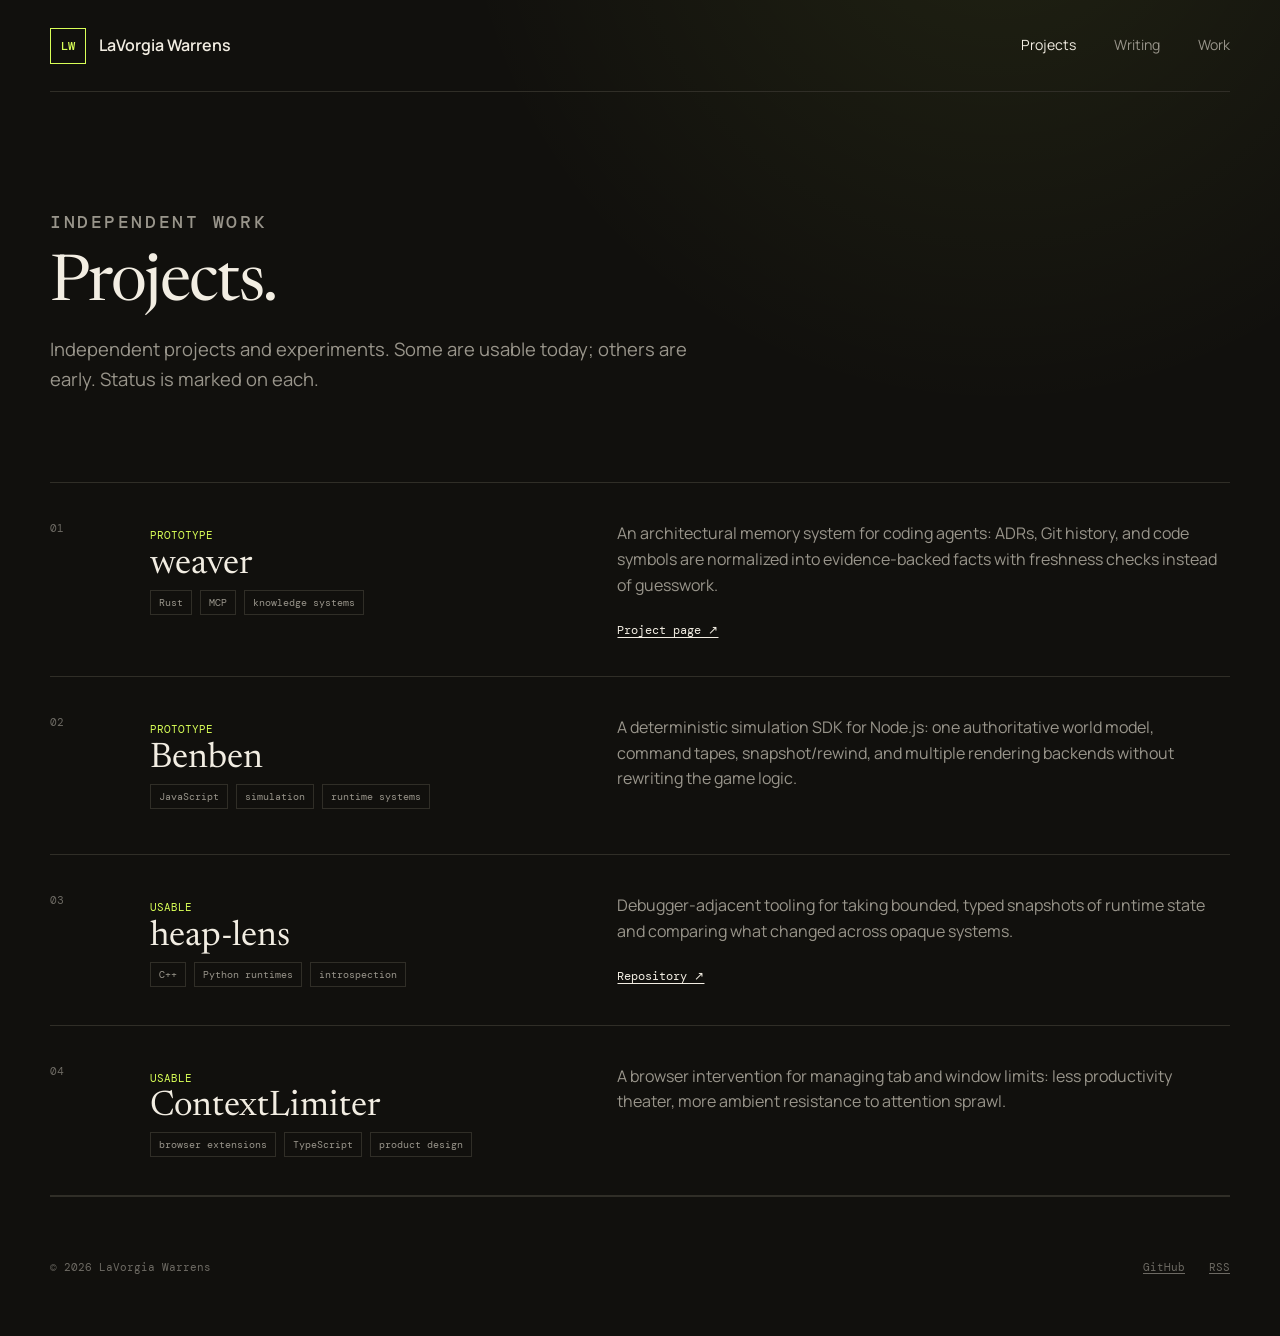
==== projects/index.html @ e3dd5a3b "Publish ae44c49" ====
<!DOCTYPE html><html lang="en"><head><meta charset="UTF-8"><meta name="viewport" content="width=device-width"><meta name="generator" content="Astro v7.2.2"><meta name="description" content="Independent projects and technical experiments by LaVorgia Warrens."><meta name="theme-color" content="#11100d"><meta property="og:title" content="Projects · LaVorgia Warrens"><meta property="og:description" content="Independent projects and technical experiments by LaVorgia Warrens."><meta property="og:type" content="website"><meta property="og:url" content="https://lwarrens.github.io/projects/"><meta property="og:site_name" content="LaVorgia Warrens"><meta name="twitter:card" content="summary"><meta name="twitter:title" content="Projects · LaVorgia Warrens"><meta name="twitter:description" content="Independent projects and technical experiments by LaVorgia Warrens."><link rel="icon" href="/favicon.svg" type="image/svg+xml"><link rel="alternate" type="application/rss+xml" title="LaVorgia Warrens" href="/feed.xml"><link rel="canonical" href="https://lwarrens.github.io/projects/"><title>Projects · LaVorgia Warrens</title><link rel="stylesheet" href="/_astro/Base.Cdn5ZJX8.css"></head><body><a class="skip-link" href="#main-content">Skip to main content</a><div class="page-shell"><header class="site-header"><a class="wordmark" href="/" aria-label="LaVorgia Warrens, home"><span class="mark">LW</span><span>LaVorgia Warrens</span></a><nav aria-label="Primary navigation"><a href="/projects/" aria-current="page">Projects</a><a href="/writing/">Writing</a><a href="/work/">Work</a></nav></header><main id="main-content"><header class="page-intro"><p class="eyebrow">Independent work</p><h1>Projects.</h1><p>Independent projects and experiments. Some are usable today; others are early. Status is marked on each.</p></header><section class="project-list"><article class="project-row"><span class="project-number">01</span><div><span class="status">Prototype</span><h2>weaver</h2><div class="tag-list"><span>Rust</span><span>MCP</span><span>knowledge systems</span></div></div><div><p>An architectural memory system for coding agents: ADRs, Git history, and code symbols are normalized into evidence-backed facts with freshness checks instead of guesswork.</p><div class="project-actions"><a href="/weaver/">Project page ↗</a></div></div></article><article class="project-row"><span class="project-number">02</span><div><span class="status">Prototype</span><h2>Benben</h2><div class="tag-list"><span>JavaScript</span><span>simulation</span><span>runtime systems</span></div></div><div><p>A deterministic simulation SDK for Node.js: one authoritative world model, command tapes, snapshot/rewind, and multiple rendering backends without rewriting the game logic.</p><div class="project-actions"></div></div></article><article class="project-row"><span class="project-number">03</span><div><span class="status">Usable</span><h2>heap-lens</h2><div class="tag-list"><span>C++</span><span>Python runtimes</span><span>introspection</span></div></div><div><p>Debugger-adjacent tooling for taking bounded, typed snapshots of runtime state and comparing what changed across opaque systems.</p><div class="project-actions"><a href="https://github.com/LWarrens/heap-lens">Repository ↗</a></div></div></article><article class="project-row"><span class="project-number">04</span><div><span class="status">Usable</span><h2>ContextLimiter</h2><div class="tag-list"><span>browser extensions</span><span>TypeScript</span><span>product design</span></div></div><div><p>A browser intervention for managing tab and window limits: less productivity theater, more ambient resistance to attention sprawl.</p><div class="project-actions"></div></div></article></section></main><footer class="site-footer"><p>© 2026 LaVorgia Warrens</p><div><a href="https://github.com/LWarrens">GitHub</a><a href="/feed.xml">RSS</a></div></footer></div></body></html>
---- _astro/Base.Cdn5ZJX8.css ----
@import "https://fonts.googleapis.com/css2?family=DM+Mono:wght@300;400;500&family=Manrope:wght@400;500;600;700&family=Newsreader:opsz,wght@6..72,400;6..72,500&display=swap";:root{color-scheme:dark;--ink:#f2ede2;--muted:#99958b;--dim:#6d6a63;--paper:#11100d;--surface:#181713;--line:#302e27;--acid:#d9ff57;--rust:#e66c3a;--sans:"Manrope", system-ui, sans-serif;--serif:"Newsreader", Georgia, serif;--mono:"DM Mono", monospace}*{box-sizing:border-box}html,html:focus-within{scroll-behavior:smooth}body{background:radial-gradient(circle at 78% -10%, #d9ff5714, transparent 34rem), var(--paper);color:var(--ink);font-family:var(--sans);margin:0;line-height:1.6}a{color:inherit;text-underline-offset:.22em;text-decoration-thickness:1px}a:hover{color:var(--acid)}a:focus-visible,button:focus-visible{outline:2px solid var(--acid);outline-offset:4px}::selection{background:var(--acid);color:#111}.skip-link{z-index:10;background:var(--acid);color:#111;font:.75rem var(--mono);padding:8px 12px;position:fixed;top:-100px;left:14px}.skip-link:focus,.skip-link:focus-visible{top:14px}.page-shell{width:min(1180px,100% - 40px);margin:0 auto}.site-header{border-bottom:1px solid var(--line);justify-content:space-between;align-items:center;min-height:92px;display:flex}.wordmark{align-items:center;gap:13px;font-weight:600;text-decoration:none;display:flex}.mark{border:1px solid var(--acid);width:36px;height:36px;color:var(--acid);font:500 .75rem var(--mono);place-items:center;display:grid}nav{gap:clamp(18px,3vw,38px);display:flex}nav a{color:var(--muted);font-size:.88rem;text-decoration:none}nav a[aria-current=page],nav a:hover{color:var(--ink)}main{min-height:66vh}.hero{padding:clamp(80px,14vw,170px) 0 110px}.eyebrow{color:var(--acid);font:500 .72rem var(--mono);text-transform:uppercase;letter-spacing:.14em}.hero h1{max-width:1000px;font:400 clamp(3.2rem, 8vw, 7.4rem)/.92 var(--serif);letter-spacing:-.045em;margin:20px 0 30px}.hero h1 em{color:var(--acid);font-style:italic}.hero-bottom{grid-template-columns:1.45fr .55fr;align-items:end;gap:60px;display:grid}.hero-copy{color:#c1bdb3;max-width:700px;font-size:clamp(1.05rem,2vw,1.3rem)}.availability{color:var(--muted);font:.76rem/1.7 var(--mono);border-left:1px solid var(--line);padding-left:20px}.availability:before{content:"";background:var(--acid);width:7px;height:7px;box-shadow:0 0 12px var(--acid);border-radius:50%;margin-right:9px;display:inline-block}.section{border-top:1px solid var(--line);padding:90px 0}.section-head{justify-content:space-between;align-items:baseline;gap:30px;margin-bottom:42px;display:flex}.section h2,.page-intro h1{font:400 clamp(2.4rem, 5vw, 4.4rem)/1 var(--serif);letter-spacing:-.025em;margin:0}.section-link{color:var(--muted);font:.76rem var(--mono)}.project-grid{background:var(--line);border:1px solid var(--line);grid-template-columns:repeat(3,1fr);gap:1px;display:grid}.project-card{background:var(--surface);flex-direction:column;min-height:310px;padding:30px;text-decoration:none;display:flex}.project-card:hover{color:var(--ink);background:#1d1c17}.project-number{color:var(--dim);font:.7rem var(--mono)}.project-card h3{font:400 2rem var(--serif);margin:auto 0 10px}.project-card p{color:var(--muted);font-size:.9rem}.project-card footer{color:var(--dim);font:.65rem var(--mono);text-transform:uppercase;justify-content:space-between;display:flex}.thread-grid{background:var(--line);border:1px solid var(--line);grid-template-columns:repeat(2,1fr);gap:1px;display:grid}.thread-grid article{background:var(--surface);min-height:230px;padding:28px}.thread-grid article>span{color:var(--dim);font:.68rem var(--mono)}.thread-grid h3{font:400 1.7rem var(--serif);margin:55px 0 8px}.thread-grid p{color:var(--muted);margin:0;font-size:.9rem}.writing-list{margin:0;padding:0;list-style:none}.writing-item{border-top:1px solid var(--line);grid-template-columns:140px 1fr auto;align-items:baseline;gap:30px;padding:26px 0;display:grid}.writing-item time,.writing-item .tags{color:var(--dim);font:.7rem var(--mono)}.writing-item a{font:400 clamp(1.3rem, 2.3vw, 2rem) var(--serif);text-decoration:none}.empty-note{border-top:1px solid var(--line);border-bottom:1px solid var(--line);justify-content:space-between;gap:20px;padding:35px 0;display:flex}.empty-note p{font:400 1.4rem var(--serif);margin:0}.empty-note span{color:var(--dim);font:.7rem var(--mono)}.page-intro{max-width:850px;padding:100px 0 70px}.page-intro p{color:var(--muted);max-width:680px;font-size:1.15rem}.project-list{border-top:1px solid var(--line)}.project-row{border-bottom:1px solid var(--line);grid-template-columns:70px 1fr 1.4fr;gap:30px;padding:38px 0;display:grid}.project-row h2{font:400 2.2rem var(--serif);margin:0 0 8px}.project-row p{color:var(--muted);margin-top:0}.project-row .status{color:var(--acid);font:.68rem var(--mono);text-transform:uppercase}.tag-list{flex-wrap:wrap;gap:8px;display:flex}.tag-list span{border:1px solid var(--line);color:var(--muted);font:.64rem var(--mono);padding:5px 8px}.project-actions{font:.75rem var(--mono);gap:18px;margin-top:24px;display:flex}.work-entry{border-top:1px solid var(--line);grid-template-columns:.55fr 1.45fr;gap:60px;padding:60px 0;display:grid}.work-entry h2{font:400 2.5rem var(--serif);margin:0}.work-entry .role{color:var(--muted);font:.72rem/1.7 var(--mono)}.work-entry .summary{font:400 1.6rem/1.25 var(--serif);margin-top:0}.work-entry li{color:var(--muted);margin:10px 0}.prose{max-width:760px;margin:0 auto}.article{padding:90px 0 120px}.article header{margin:20px 0 70px}.article h1{font:400 clamp(3rem, 7vw, 5.8rem)/.98 var(--serif);letter-spacing:-.035em;margin:18px 0}.dek{color:var(--muted);font-size:1.2rem}.article-meta{color:var(--dim);font:.7rem var(--mono);gap:20px;margin:24px 0;display:flex}.prose h2{font:400 2rem var(--serif);margin-top:2.2em}.prose p,.prose li{color:#c5c1b8;font-size:1.04rem}.prose blockquote{border-left:2px solid var(--acid);font:400 1.5rem var(--serif);margin:2em 0;padding-left:24px}.prose code{font:.88em var(--mono);color:var(--acid)}.back-link{text-decoration:none}.about-grid{grid-template-columns:1.4fr .6fr;gap:80px;padding-bottom:100px;display:grid}.about-grid .lead{font:400 clamp(1.8rem, 3vw, 3rem)/1.18 var(--serif);margin-top:0}.about-grid p{color:var(--muted)}.about-prose{max-width:60ch;padding-bottom:100px}.about-prose .lead{font:400 clamp(1.8rem, 3vw, 3rem)/1.18 var(--serif);color:var(--ink);margin-top:0}.about-prose p{color:var(--muted)}.fact-list{border-top:1px solid var(--line)}.fact-list div{border-bottom:1px solid var(--line);padding:16px 0}.fact-list dt{color:var(--dim);font:.65rem var(--mono);text-transform:uppercase}.fact-list dd{margin:4px 0 0}.work-facts{border-top:1px solid var(--line);flex-wrap:wrap;gap:16px 44px;margin:32px 0 0;padding:24px 0 0;display:flex}.work-facts div{flex-direction:column;gap:4px;display:flex}.work-facts dt{color:var(--dim);font:.62rem var(--mono);text-transform:uppercase;letter-spacing:.05em}.work-facts dd{margin:0;font-size:.92rem}.site-footer{border-top:1px solid var(--line);min-height:140px;color:var(--dim);font:.7rem var(--mono);justify-content:space-between;align-items:center;display:flex}.site-footer div{gap:24px;display:flex}@media (prefers-reduced-motion:reduce){html{scroll-behavior:auto}}@media (width<=760px){.page-shell{width:min(100% - 28px,1180px)}.site-header{align-items:flex-start;gap:22px;padding:22px 0}.wordmark span:last-child{display:none}nav{flex-wrap:wrap;justify-content:flex-end;gap:14px}.hero{padding:75px 0 80px}.hero-bottom,.about-grid,.work-entry{grid-template-columns:1fr;gap:18px}.thread-grid,.project-grid{grid-template-columns:1fr}.project-card{min-height:260px}.writing-item{grid-template-columns:1fr;gap:6px}.project-row{grid-template-columns:40px 1fr}.project-row>div:last-child{grid-column:2}.page-intro{padding-top:70px}.site-footer{flex-direction:column;justify-content:center;align-items:flex-start;gap:12px}}
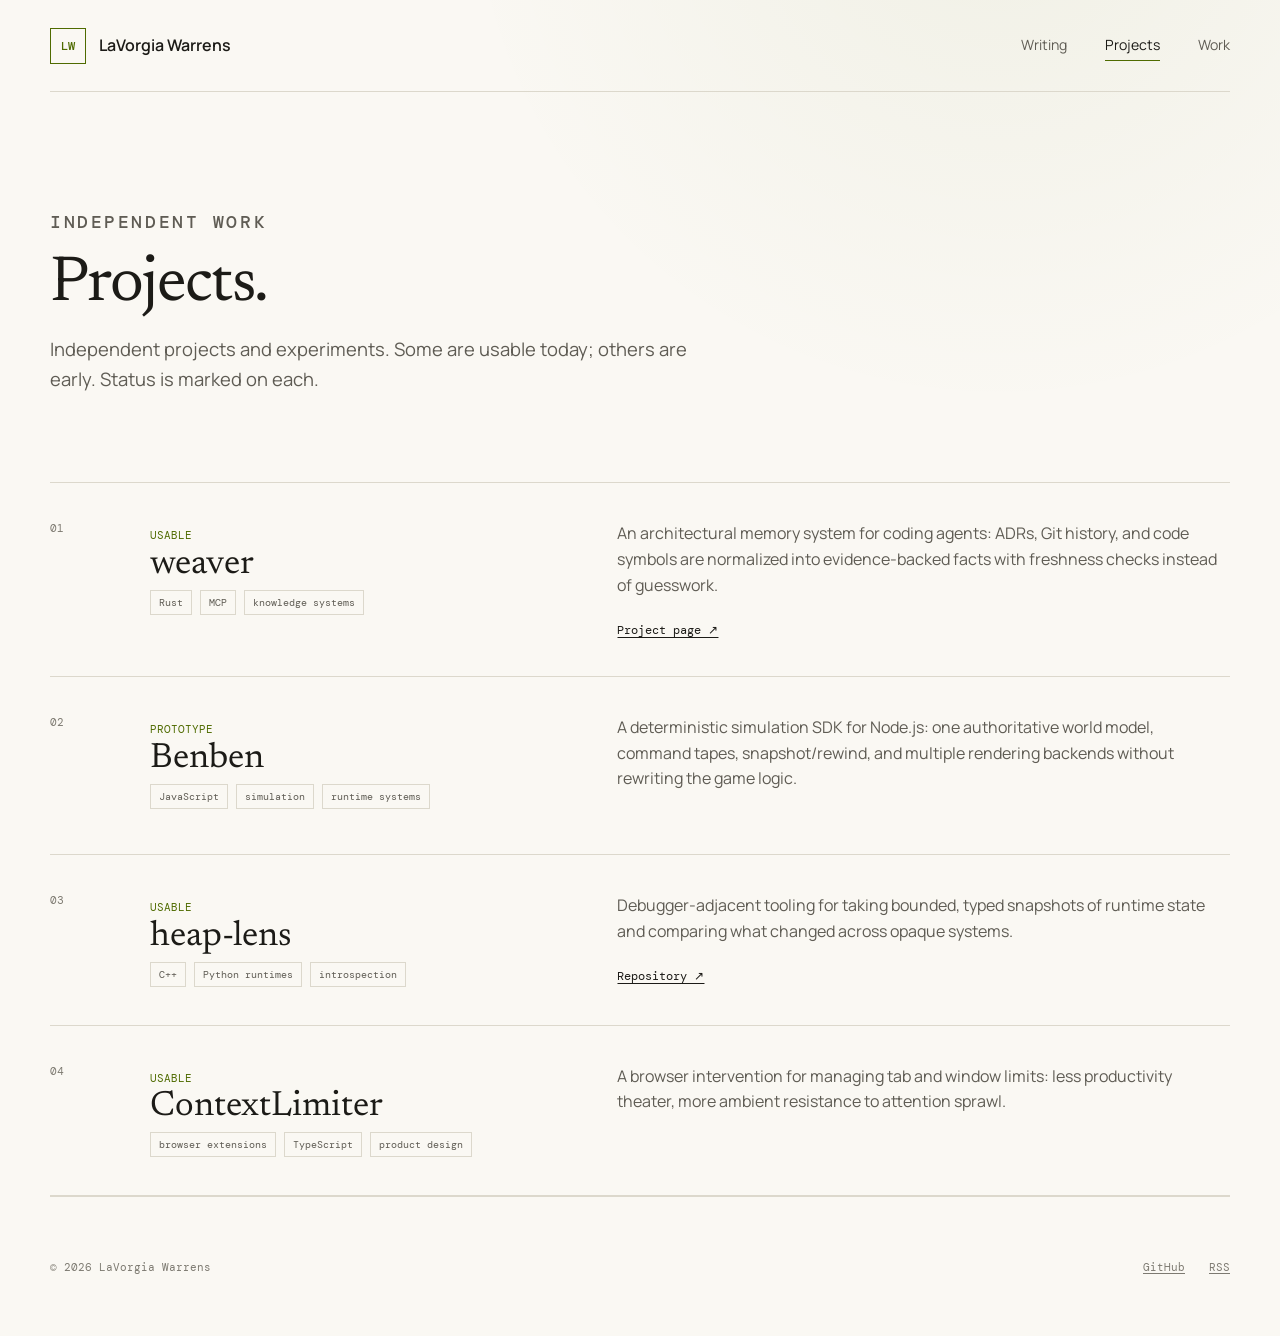
==== commit 9c6c8b1d: "Publish c1a4a33" ====
--- a/projects/index.html
+++ b/projects/index.html
@@ -1 +1 @@
-<!DOCTYPE html><html lang="en"><head><meta charset="UTF-8"><meta name="viewport" content="width=device-width"><meta name="generator" content="Astro v7.2.2"><meta name="description" content="Independent projects and technical experiments by LaVorgia Warrens."><meta name="theme-color" content="#11100d"><meta property="og:title" content="Projects · LaVorgia Warrens"><meta property="og:description" content="Independent projects and technical experiments by LaVorgia Warrens."><meta property="og:type" content="website"><meta property="og:url" content="https://lwarrens.github.io/projects/"><meta property="og:site_name" content="LaVorgia Warrens"><meta name="twitter:card" content="summary"><meta name="twitter:title" content="Projects · LaVorgia Warrens"><meta name="twitter:description" content="Independent projects and technical experiments by LaVorgia Warrens."><link rel="icon" href="/favicon.svg" type="image/svg+xml"><link rel="alternate" type="application/rss+xml" title="LaVorgia Warrens" href="/feed.xml"><link rel="canonical" href="https://lwarrens.github.io/projects/"><title>Projects · LaVorgia Warrens</title><link rel="stylesheet" href="/_astro/Base.Cdn5ZJX8.css"></head><body><a class="skip-link" href="#main-content">Skip to main content</a><div class="page-shell"><header class="site-header"><a class="wordmark" href="/" aria-label="LaVorgia Warrens, home"><span class="mark">LW</span><span>LaVorgia Warrens</span></a><nav aria-label="Primary navigation"><a href="/projects/" aria-current="page">Projects</a><a href="/writing/">Writing</a><a href="/work/">Work</a></nav></header><main id="main-content"><header class="page-intro"><p class="eyebrow">Independent work</p><h1>Projects.</h1><p>Independent projects and experiments. Some are usable today; others are early. Status is marked on each.</p></header><section class="project-list"><article class="project-row"><span class="project-number">01</span><div><span class="status">Prototype</span><h2>weaver</h2><div class="tag-list"><span>Rust</span><span>MCP</span><span>knowledge systems</span></div></div><div><p>An architectural memory system for coding agents: ADRs, Git history, and code symbols are normalized into evidence-backed facts with freshness checks instead of guesswork.</p><div class="project-actions"><a href="/weaver/">Project page ↗</a></div></div></article><article class="project-row"><span class="project-number">02</span><div><span class="status">Prototype</span><h2>Benben</h2><div class="tag-list"><span>JavaScript</span><span>simulation</span><span>runtime systems</span></div></div><div><p>A deterministic simulation SDK for Node.js: one authoritative world model, command tapes, snapshot/rewind, and multiple rendering backends without rewriting the game logic.</p><div class="project-actions"></div></div></article><article class="project-row"><span class="project-number">03</span><div><span class="status">Usable</span><h2>heap-lens</h2><div class="tag-list"><span>C++</span><span>Python runtimes</span><span>introspection</span></div></div><div><p>Debugger-adjacent tooling for taking bounded, typed snapshots of runtime state and comparing what changed across opaque systems.</p><div class="project-actions"><a href="https://github.com/LWarrens/heap-lens">Repository ↗</a></div></div></article><article class="project-row"><span class="project-number">04</span><div><span class="status">Usable</span><h2>ContextLimiter</h2><div class="tag-list"><span>browser extensions</span><span>TypeScript</span><span>product design</span></div></div><div><p>A browser intervention for managing tab and window limits: less productivity theater, more ambient resistance to attention sprawl.</p><div class="project-actions"></div></div></article></section></main><footer class="site-footer"><p>© 2026 LaVorgia Warrens</p><div><a href="https://github.com/LWarrens">GitHub</a><a href="/feed.xml">RSS</a></div></footer></div></body></html>+<!DOCTYPE html><html lang="en"><head><meta charset="UTF-8"><meta name="viewport" content="width=device-width"><meta name="generator" content="Astro v7.2.2"><meta name="description" content="Independent projects and technical experiments by LaVorgia Warrens."><meta name="theme-color" content="#11100d" media="(prefers-color-scheme: dark)"><meta name="theme-color" content="#faf8f3" media="(prefers-color-scheme: light)"><meta property="og:title" content="Projects · LaVorgia Warrens"><meta property="og:description" content="Independent projects and technical experiments by LaVorgia Warrens."><meta property="og:type" content="website"><meta property="og:url" content="https://lwarrens.github.io/projects/"><meta property="og:site_name" content="LaVorgia Warrens"><meta name="twitter:card" content="summary_large_image"><meta property="og:image" content="https://lwarrens.github.io/og/default.png"><meta name="twitter:image" content="https://lwarrens.github.io/og/default.png"><meta name="twitter:title" content="Projects · LaVorgia Warrens"><meta name="twitter:description" content="Independent projects and technical experiments by LaVorgia Warrens."><link rel="icon" href="/favicon.svg" type="image/svg+xml"><link rel="alternate" type="application/rss+xml" title="LaVorgia Warrens" href="/feed.xml"><link rel="canonical" href="https://lwarrens.github.io/projects/"><title>Projects · LaVorgia Warrens</title><link rel="stylesheet" href="/_astro/Base.CVa8vwPh.css"></head><body><a class="skip-link" href="#main-content">Skip to main content</a><div class="page-shell"><header class="site-header"><a class="wordmark" href="/" aria-label="LaVorgia Warrens, home"><span class="mark">LW</span><span>LaVorgia Warrens</span></a><nav aria-label="Primary navigation"><a href="/writing/">Writing</a><a href="/projects/" aria-current="page">Projects</a><a href="/work/">Work</a></nav></header><main id="main-content"><header class="page-intro"><p class="eyebrow">Independent work</p><h1>Projects.</h1><p>Independent projects and experiments. Some are usable today; others are early. Status is marked on each.</p></header><section class="project-list"><article class="project-row"><span class="project-number">01</span><div><span class="status">Usable</span><h2>weaver</h2><div class="tag-list"><span>Rust</span><span>MCP</span><span>knowledge systems</span></div></div><div><p>An architectural memory system for coding agents: ADRs, Git history, and code symbols are normalized into evidence-backed facts with freshness checks instead of guesswork.</p><div class="project-actions"><a href="/weaver/">Project page ↗</a></div></div></article><article class="project-row"><span class="project-number">02</span><div><span class="status">Prototype</span><h2>Benben</h2><div class="tag-list"><span>JavaScript</span><span>simulation</span><span>runtime systems</span></div></div><div><p>A deterministic simulation SDK for Node.js: one authoritative world model, command tapes, snapshot/rewind, and multiple rendering backends without rewriting the game logic.</p><div class="project-actions"></div></div></article><article class="project-row"><span class="project-number">03</span><div><span class="status">Usable</span><h2>heap-lens</h2><div class="tag-list"><span>C++</span><span>Python runtimes</span><span>introspection</span></div></div><div><p>Debugger-adjacent tooling for taking bounded, typed snapshots of runtime state and comparing what changed across opaque systems.</p><div class="project-actions"><a href="https://github.com/LWarrens/heap-lens">Repository ↗</a></div></div></article><article class="project-row"><span class="project-number">04</span><div><span class="status">Usable</span><h2>ContextLimiter</h2><div class="tag-list"><span>browser extensions</span><span>TypeScript</span><span>product design</span></div></div><div><p>A browser intervention for managing tab and window limits: less productivity theater, more ambient resistance to attention sprawl.</p><div class="project-actions"></div></div></article></section></main><footer class="site-footer"><p>© 2026 LaVorgia Warrens</p><div><a href="https://github.com/LWarrens">GitHub</a><a href="/feed.xml">RSS</a></div></footer></div></body></html>
--- a/_astro/Base.CVa8vwPh.css
+++ b/_astro/Base.CVa8vwPh.css
@@ -0,0 +1 @@
+@font-face{font-family:Manrope;font-style:normal;font-display:swap;font-weight:400;src:url(/_astro/manrope-latin-400-normal.PaqtzbVb.woff2)format("woff2"),url(/_astro/manrope-latin-400-normal.8tf8FM3T.woff)format("woff")}@font-face{font-family:Manrope;font-style:normal;font-display:swap;font-weight:500;src:url(/_astro/manrope-latin-500-normal.BYYD-dBL.woff2)format("woff2"),url(/_astro/manrope-latin-500-normal.DMZssgOp.woff)format("woff")}@font-face{font-family:Manrope;font-style:normal;font-display:swap;font-weight:600;src:url(/_astro/manrope-latin-600-normal.4f0koTD-.woff2)format("woff2"),url(/_astro/manrope-latin-600-normal.BqgrALkZ.woff)format("woff")}@font-face{font-family:Manrope;font-style:normal;font-display:swap;font-weight:700;src:url(/_astro/manrope-latin-700-normal.BZp_XxE4.woff2)format("woff2"),url(/_astro/manrope-latin-700-normal.DGRFkw-m.woff)format("woff")}@font-face{font-family:Newsreader;font-style:normal;font-display:swap;font-weight:400;src:url(/_astro/newsreader-latin-400-normal.BFBkh4jY.woff2)format("woff2"),url(/_astro/newsreader-latin-400-normal.gRTjlS2D.woff)format("woff")}@font-face{font-family:Newsreader;font-style:italic;font-display:swap;font-weight:400;src:url(/_astro/newsreader-latin-400-italic.CEihAR-f.woff2)format("woff2"),url(/_astro/newsreader-latin-400-italic.CNZoH1hn.woff)format("woff")}@font-face{font-family:Newsreader;font-style:normal;font-display:swap;font-weight:500;src:url(/_astro/newsreader-latin-500-normal.B66TYsaK.woff2)format("woff2"),url(/_astro/newsreader-latin-500-normal.DFwuUcdu.woff)format("woff")}@font-face{font-family:DM Mono;font-style:normal;font-display:swap;font-weight:300;src:url(/_astro/dm-mono-latin-300-normal.CNmLoeDX.woff2)format("woff2"),url(/_astro/dm-mono-latin-300-normal.CT8u5j2n.woff)format("woff")}@font-face{font-family:DM Mono;font-style:normal;font-display:swap;font-weight:400;src:url(/_astro/dm-mono-latin-400-normal.4GdczIuU.woff2)format("woff2"),url(/_astro/dm-mono-latin-400-normal.-0xN8mdc.woff)format("woff")}@font-face{font-family:DM Mono;font-style:normal;font-display:swap;font-weight:500;src:url(/_astro/dm-mono-latin-500-normal.DRMDZjhP.woff2)format("woff2"),url(/_astro/dm-mono-latin-500-normal.CN8Miw6E.woff)format("woff")}:root{color-scheme:light dark;--ink:#f2ede2;--muted:#99958b;--dim:#6d6a63;--paper:#11100d;--surface:#181713;--line:#302e27;--acid:#d9ff57;--rust:#e66c3a;--sans:"Manrope", system-ui, sans-serif;--serif:"Newsreader", Georgia, serif;--mono:"DM Mono", monospace;--body:#c5c1b8;--lead:#c1bdb3;--hover:#1d1c17;--on-acid:#111;--glow:#d9ff5714}@media (prefers-color-scheme:light){:root{--ink:#1c1b17;--muted:#5f5c54;--dim:#7d7a71;--paper:#faf8f3;--surface:#f2efe7;--line:#dcd8cc;--acid:#4f6b00;--rust:#b8481a;--body:#33312b;--lead:#45433c;--hover:#e9e5d9;--on-acid:#faf8f3;--glow:#4f6b000f}}*{box-sizing:border-box}html,html:focus-within{scroll-behavior:smooth}body{background:radial-gradient(circle at 78% -10%, var(--glow), transparent 34rem), var(--paper);color:var(--ink);font-family:var(--sans);margin:0;line-height:1.6}a{color:inherit;text-underline-offset:.22em;text-decoration-thickness:1px}a:hover{color:var(--acid)}a:focus-visible,button:focus-visible{outline:2px solid var(--acid);outline-offset:4px}::selection{background:var(--acid);color:var(--on-acid)}.skip-link{z-index:10;background:var(--acid);color:var(--on-acid);font:.75rem var(--mono);padding:8px 12px;position:fixed;top:-100px;left:14px}.skip-link:focus,.skip-link:focus-visible{top:14px}.page-shell{width:min(1180px,100% - 40px);margin:0 auto}.site-header{border-bottom:1px solid var(--line);justify-content:space-between;align-items:center;min-height:92px;display:flex}.wordmark{align-items:center;gap:13px;font-weight:600;text-decoration:none;display:flex}.mark{border:1px solid var(--acid);width:36px;height:36px;color:var(--acid);font:500 .75rem var(--mono);place-items:center;display:grid}nav{gap:clamp(18px,3vw,38px);display:flex}nav a{color:var(--muted);font-size:.88rem;text-decoration:none}nav a[aria-current=page],nav a:hover{color:var(--ink)}main{min-height:66vh}.hero{padding:clamp(40px,6vw,72px) 0 56px}.eyebrow{color:var(--acid);font:500 .72rem var(--mono);text-transform:uppercase;letter-spacing:.14em}.section{border-top:1px solid var(--line);padding:90px 0}.section-head{justify-content:space-between;align-items:baseline;gap:30px;margin-bottom:42px;display:flex}.section h2,.page-intro h1{font:400 clamp(2.4rem, 5vw, 4.4rem)/1 var(--serif);letter-spacing:-.025em;margin:0}.section-link{color:var(--muted);font:.76rem var(--mono)}.project-grid{background:var(--line);border:1px solid var(--line);grid-template-columns:repeat(3,1fr);gap:1px;display:grid}.project-card{background:var(--surface);flex-direction:column;min-height:310px;padding:30px;text-decoration:none;display:flex}.project-card:hover{background:var(--hover);color:var(--ink)}.project-number{color:var(--dim);font:.7rem var(--mono)}.project-card h3{font:400 2rem var(--serif);margin:auto 0 10px}.project-card p{color:var(--muted);font-size:.9rem}.project-card footer{color:var(--dim);font:.65rem var(--mono);text-transform:uppercase;justify-content:space-between;display:flex}.thread-grid{background:var(--line);border:1px solid var(--line);grid-template-columns:repeat(2,1fr);gap:1px;display:grid}.thread-grid article{background:var(--surface);min-height:230px;padding:28px}.thread-grid article>span{color:var(--dim);font:.68rem var(--mono)}.thread-grid h3{font:400 1.7rem var(--serif);margin:55px 0 8px}.thread-grid p{color:var(--muted);margin:0;font-size:.9rem}.writing-list{margin:0;padding:0;list-style:none}.writing-item{border-top:1px solid var(--line);grid-template-columns:140px 1fr auto;align-items:baseline;gap:30px;padding:26px 0;display:grid}.writing-item time,.writing-item .tags{color:var(--dim);font:.7rem var(--mono)}.writing-item a{font:400 clamp(1.3rem, 2.3vw, 2rem) var(--serif);text-decoration:none}.empty-note{border-top:1px solid var(--line);border-bottom:1px solid var(--line);justify-content:space-between;gap:20px;padding:35px 0;display:flex}.empty-note p{font:400 1.4rem var(--serif);margin:0}.empty-note span{color:var(--dim);font:.7rem var(--mono)}.page-intro{max-width:850px;padding:100px 0 70px}.page-intro p{color:var(--muted);max-width:680px;font-size:1.15rem}.project-list{border-top:1px solid var(--line)}.project-row{border-bottom:1px solid var(--line);grid-template-columns:70px 1fr 1.4fr;gap:30px;padding:38px 0;display:grid}.project-row h2{font:400 2.2rem var(--serif);margin:0 0 8px}.project-row p{color:var(--muted);margin-top:0}.project-row .status{color:var(--acid);font:.68rem var(--mono);text-transform:uppercase}.tag-list{flex-wrap:wrap;gap:8px;display:flex}.tag-list span{border:1px solid var(--line);color:var(--muted);font:.64rem var(--mono);padding:5px 8px}.project-actions{font:.75rem var(--mono);gap:18px;margin-top:24px;display:flex}.work-entry{border-top:1px solid var(--line);grid-template-columns:.55fr 1.45fr;gap:60px;padding:60px 0;display:grid}.work-entry h2{font:400 2.5rem var(--serif);margin:0}.work-entry .role{color:var(--muted);font:.72rem/1.7 var(--mono)}.work-entry .summary{font:400 1.6rem/1.25 var(--serif);margin-top:0}.work-entry li{color:var(--muted);margin:10px 0}.prose{max-width:760px;margin:0 auto}.article{padding:90px 0 120px}.article header{margin:20px 0 70px}.article h1{font:400 clamp(3rem, 7vw, 5.8rem)/.98 var(--serif);letter-spacing:-.035em;margin:18px 0}.dek{color:var(--muted);font-size:1.2rem}.article-meta{color:var(--dim);font:.7rem var(--mono);gap:20px;margin:24px 0;display:flex}.prose h2{font:400 2rem var(--serif);margin-top:2.2em}.prose p,.prose li{color:var(--body);font-size:1.04rem}.prose blockquote{border-left:2px solid var(--acid);font:400 1.5rem var(--serif);margin:2em 0;padding-left:24px}.prose code{font:.88em var(--mono);color:var(--acid)}.back-link{text-decoration:none}.prose h2,.prose h3{scroll-margin-top:24px}.heading-anchor{color:var(--dim);font:.7em var(--mono);opacity:0;margin-left:.4em;text-decoration:none;transition:opacity .15s}.prose :is(h2,h3):hover .heading-anchor,.heading-anchor:focus-visible{opacity:1}.heading-anchor:hover{color:var(--acid)}.prose a{color:var(--ink);text-decoration-color:var(--acid)}.prose a:hover{color:var(--acid)}.prose pre{border:1px solid var(--line);font:.85rem/1.6 var(--mono);padding:18px 20px;overflow-x:auto}.prose pre code{color:inherit;font:inherit}.toc{border:1px solid var(--line);background:var(--surface);margin:-30px 0 50px;padding:20px 24px;display:block}.toc p{margin:0 0 12px}.toc ol{gap:8px;margin:0;padding:0;list-style:none;display:grid}.toc li.sub{padding-left:18px}.toc a{color:var(--muted);font-size:.92rem;text-decoration:none}.toc a:hover{color:var(--acid)}.post-nav{background:var(--line);border:1px solid var(--line);grid-template-columns:1fr 1fr;gap:1px;margin-top:90px;display:grid}.post-nav a,.post-nav>span{background:var(--surface);font:400 1.3rem/1.25 var(--serif);padding:24px;text-decoration:none}.post-nav>span{visibility:hidden}.post-nav a:hover{background:var(--hover)}.post-nav a span{color:var(--dim);font:.68rem var(--mono);text-transform:uppercase;letter-spacing:.1em;margin-bottom:10px;display:block}.post-nav .newer{text-align:right;grid-column:2}.post-nav .older{grid-column:1}.about-grid{grid-template-columns:1.4fr .6fr;gap:80px;padding-bottom:100px;display:grid}.about-grid .lead{font:400 clamp(1.8rem, 3vw, 3rem)/1.18 var(--serif);margin-top:0}.about-grid p{color:var(--muted)}.about-prose{max-width:60ch;padding-bottom:100px}.about-prose .lead{font:400 clamp(1.8rem, 3vw, 3rem)/1.18 var(--serif);color:var(--ink);margin-top:0}.about-prose p{color:var(--muted)}.fact-list{border-top:1px solid var(--line)}.fact-list div{border-bottom:1px solid var(--line);padding:16px 0}.fact-list dt{color:var(--dim);font:.65rem var(--mono);text-transform:uppercase}.fact-list dd{margin:4px 0 0}.work-facts{border-top:1px solid var(--line);flex-wrap:wrap;gap:16px 44px;margin:32px 0 0;padding:24px 0 0;display:flex}.work-facts div{flex-direction:column;gap:4px;display:flex}.work-facts dt{color:var(--dim);font:.62rem var(--mono);text-transform:uppercase;letter-spacing:.05em}.work-facts dd{margin:0;font-size:.92rem}.site-footer{border-top:1px solid var(--line);min-height:140px;color:var(--dim);font:.7rem var(--mono);justify-content:space-between;align-items:center;display:flex}.site-footer div{gap:24px;display:flex}@media (prefers-reduced-motion:reduce){html{scroll-behavior:auto}}@media (width<=760px){.page-shell{width:min(100% - 28px,1180px)}.site-header{align-items:flex-start;gap:22px;padding:22px 0}.wordmark span:last-child{display:none}nav{flex-wrap:wrap;justify-content:flex-end;gap:14px}.hero{padding:48px 0 56px}.about-grid,.work-entry{grid-template-columns:1fr;gap:18px}.thread-grid,.project-grid{grid-template-columns:1fr}.project-card{min-height:260px}.writing-item{grid-template-columns:1fr;gap:6px}.post-nav{grid-template-columns:1fr}.post-nav .newer,.post-nav .older{text-align:left;grid-column:auto}.post-nav>span{display:none}.project-row{grid-template-columns:40px 1fr}.project-row>div:last-child{grid-column:2}.page-intro{padding-top:70px}.site-footer{flex-direction:column;justify-content:center;align-items:flex-start;gap:12px}}@view-transition{navigation:auto}::view-transition-old(root),::view-transition-new(root){animation-duration:.22s}nav[aria-label=Primary\ navigation] a{padding:4px 0;position:relative}nav[aria-label=Primary\ navigation] a:after{content:"";background:var(--acid);transform-origin:0;height:1px;transition:transform .25s;position:absolute;bottom:0;left:0;right:0;transform:scaleX(0)}nav[aria-label=Primary\ navigation] a:hover:after,nav[aria-label=Primary\ navigation] a[aria-current=page]:after{transform:scaleX(1)}.mark{transition:background .2s,color .2s}.wordmark:hover .mark{background:var(--acid);color:var(--on-acid)}.writing-item[hidden]{display:none}.tag-filter{flex-wrap:wrap;gap:8px;margin-bottom:36px;display:flex}.tag-filter button{color:var(--muted);border:1px solid var(--line);cursor:pointer;font:.68rem var(--mono);background:0 0;padding:6px 12px;transition:color .2s,border-color .2s,background .2s}.tag-filter button:hover{color:var(--ink);border-color:var(--dim)}.tag-filter button[aria-pressed=true]{color:var(--on-acid);background:var(--acid);border-color:var(--acid)}.read-progress{z-index:9;background:var(--acid);transform-origin:0;pointer-events:none;height:2px;position:fixed;top:0;left:0;right:0;transform:scaleX(0)}.prose pre{position:relative}.copy-code{background:var(--surface);color:var(--muted);border:1px solid var(--line);font:.64rem var(--mono);cursor:pointer;opacity:0;padding:3px 8px;transition:opacity .2s,color .2s;position:absolute;top:8px;right:8px}.prose pre:hover .copy-code,.copy-code:focus-visible{opacity:1}.copy-code:hover{color:var(--acid)}@media (hover:none){.copy-code{opacity:1}}@media (prefers-reduced-motion:reduce){*,:before,:after{transition:none!important;animation:none!important}@view-transition{navigation:none}}.astro-code,.astro-code span{color:var(--shiki-dark);background-color:var(--shiki-dark-bg)}@media (prefers-color-scheme:light){.astro-code,.astro-code span{color:var(--shiki-light);background-color:var(--shiki-light-bg)}}
